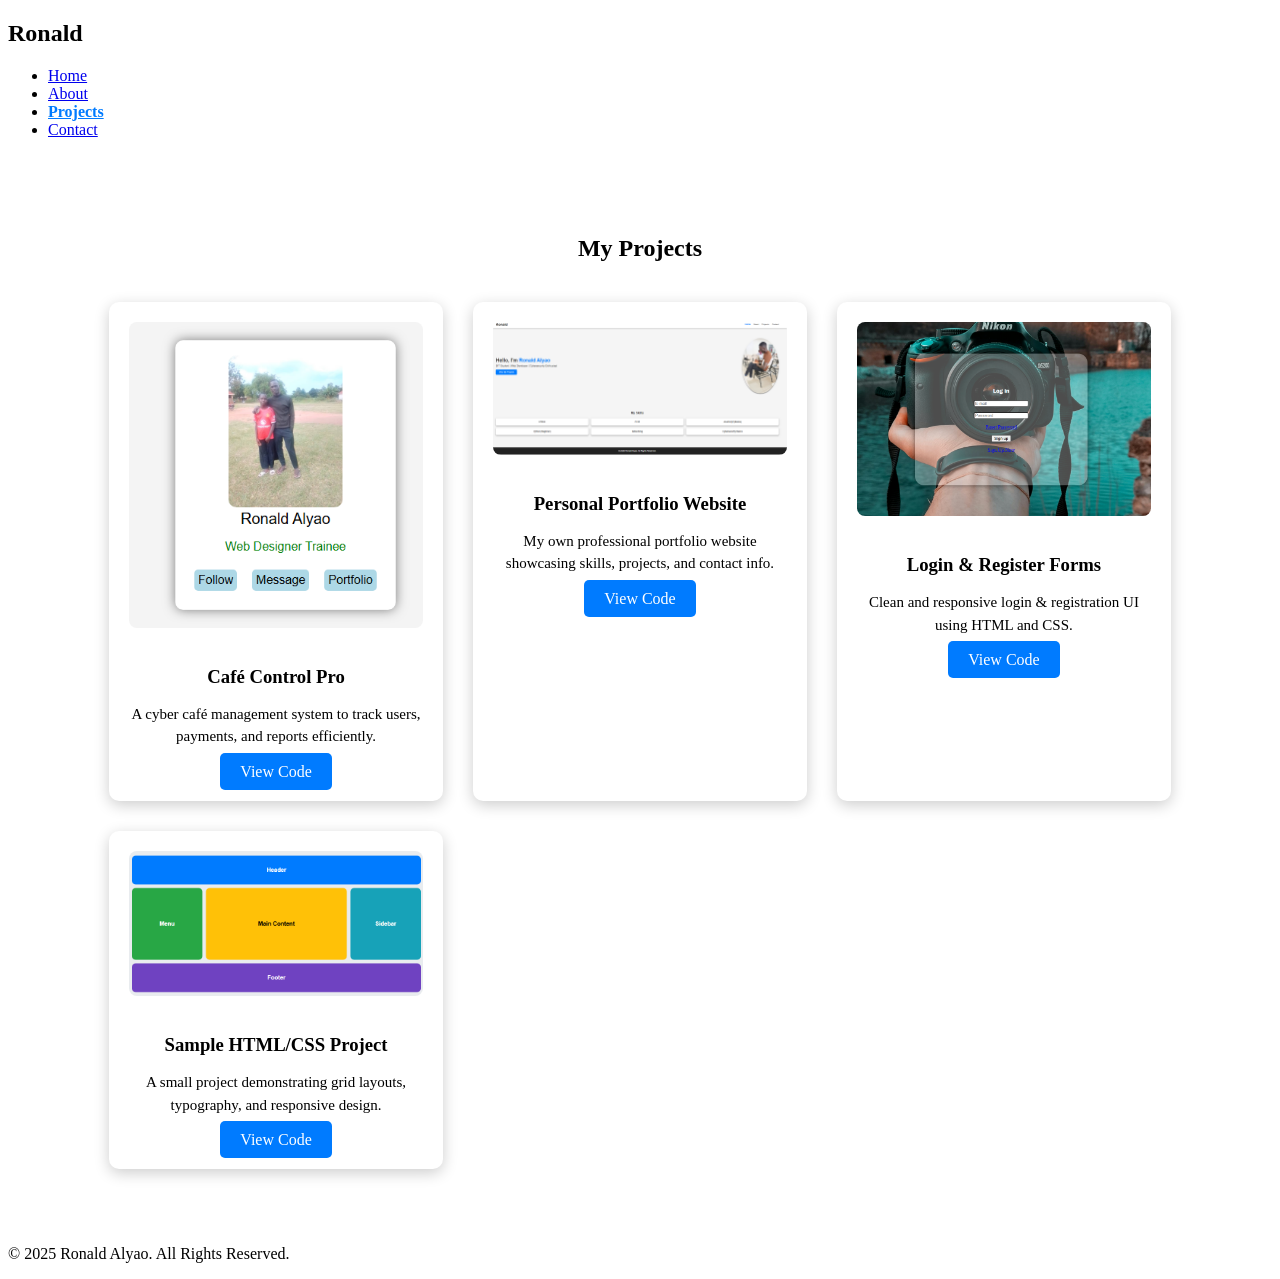
==== projects.html @ 78d756d5 "Add files via upload" ====
<!DOCTYPE html>
<html lang="en">
<head>
    <meta charset="UTF-8">
    <meta name="viewport" content="width=device-width, initial-scale=1.0">
    <title>Projects - Ronald Portfolio</title>
    <link rel="stylesheet" href="project.css">
</head>
<body>

    <!-- ===== NAVBAR ===== -->
    <header>
        <nav class="navbar">
            <h2 class="logo">Ronald</h2>
            <ul class="nav-links">
                <li><a href="index.html">Home</a></li>
                <li><a href="about.html">About</a></li>
                <li><a class="active" href="projects.html">Projects</a></li>
                <li><a href="contact.html">Contact</a></li>
            </ul>
        </nav>
    </header>

    <!-- ===== PROJECTS SECTION ===== -->
    <section class="projects">
        <h1>My Projects</h1>

        <div class="projects-grid">

            <div class="project-card">
                <img src="image/project1.png" alt="Café Control Pro Screenshot">
                <h3>Café Control Pro</h3>
                <p>A cyber café management system to track users, payments, and reports efficiently.</p>
                <a href="#" class="btn">View Code</a>
            </div>

            <div class="project-card">
                <img src="image/project2.png" alt="Portfolio Screenshot">
                <h3>Personal Portfolio Website</h3>
                <p>My own professional portfolio website showcasing skills, projects, and contact info.</p>
                <a href="#" class="btn">View Code</a>
            </div>

            <div class="project-card">
                <img src="image/project3.png" alt="Login Form Screenshot">
                <h3>Login & Register Forms</h3>
                <p>Clean and responsive login & registration UI using HTML and CSS.</p>
                <a href="#" class="btn">View Code</a>
            </div>

            <div class="project-card">
                <img src="image/project4.png" alt="Other Project Screenshot">
                <h3>Sample HTML/CSS Project</h3>
                <p>A small project demonstrating grid layouts, typography, and responsive design.</p>
                <a href="#" class="btn">View Code</a>
            </div>

        </div>
    </section>

    <!-- ===== FOOTER ===== -->
    <footer>
        <p>&copy 2025 Ronald Alyao. All Rights Reserved.</p>
    </footer>

</body>
</html>
---- project.css ----
.nav-links a.active {
    color: #007bff; 
    font-weight: bold;}
/* ===== PROJECTS PAGE ===== */
.projects {
    text-align: center;
    padding: 60px 8%;
}

.projects h1 {
    margin-bottom: 40px;
}

.projects-grid {
    display: grid;
    grid-template-columns: repeat(auto-fit, minmax(250px, 1fr));
    gap: 30px;
}

.project-card {
    background: white;
    border-radius: 10px;
    padding: 20px;
    box-shadow: 0 4px 15px rgba(0,0,0,0.2);
    transition: transform 0.3s;
}

.project-card img {
    width: 100%;
    border-radius: 8px;
    margin-bottom: 15px;
}

.project-card h3 {
    margin-bottom: 10px;
}

.project-card p {
    font-size: 15px;
    line-height: 1.5;
    margin-bottom: 15px;
}

.project-card .btn {
    text-decoration: none;
    padding: 10px 20px;
    background: #007bff;
    color: white;
    border-radius: 5px;
    font-weight: 500;
}

.project-card .btn:hover {
    background: #005fcc;
    transform: scale(1.05);
}

.project-card:hover {
    box-shadow: 0 6px 20px rgba(0,0,0,0.5);
    transform: translateY(-5px);
}
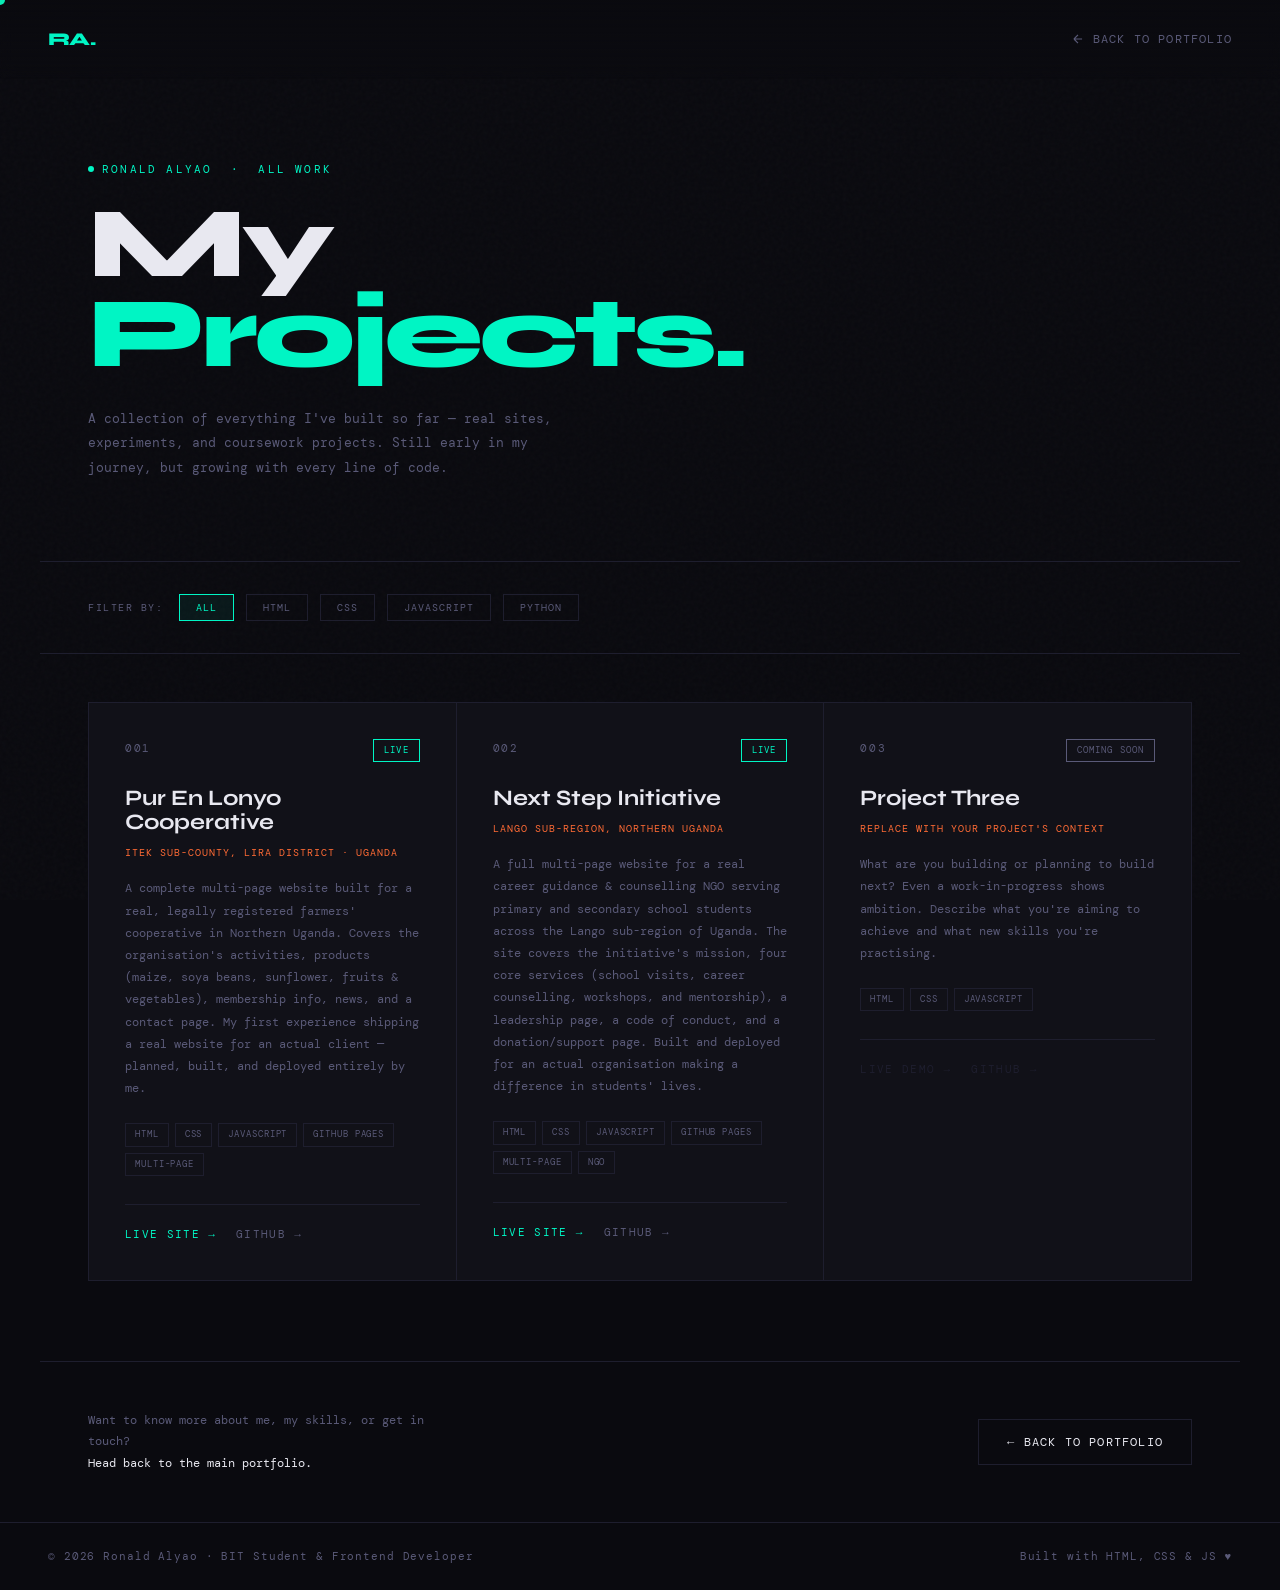
==== commit 01d60759: "Update projects.html" ====
--- a/projects.html
+++ b/projects.html
@@ -1,67 +1,444 @@
 <!DOCTYPE html>
 <html lang="en">
 <head>
-    <meta charset="UTF-8">
-    <meta name="viewport" content="width=device-width, initial-scale=1.0">
-    <title>Projects - Ronald Portfolio</title>
-    <link rel="stylesheet" href="project.css">
+  <meta charset="UTF-8" />
+  <meta name="viewport" content="width=device-width, initial-scale=1.0" />
+  <title>Projects — Ronald Alyao</title>
+  <link rel="preconnect" href="https://fonts.googleapis.com" />
+  <link rel="preconnect" href="https://fonts.gstatic.com" crossorigin />
+  <link href="https://fonts.googleapis.com/css2?family=Syne:wght@400;600;700;800&family=DM+Mono:ital,wght@0,300;0,400;1,300&display=swap" rel="stylesheet" />
+  <style>
+    *, *::before, *::after { box-sizing: border-box; margin: 0; padding: 0; }
+
+    :root {
+      --bg:       #0a0a0f;
+      --surface:  #111118;
+      --border:   #1e1e2e;
+      --accent:   #00f5c4;
+      --accent2:  #ff6b35;
+      --text:     #e8e8f0;
+      --muted:    #5a5a78;
+      --font-display: 'Syne', sans-serif;
+      --font-body:    'DM Mono', monospace;
+    }
+
+    html { scroll-behavior: smooth; }
+
+    body {
+      background: var(--bg);
+      color: var(--text);
+      font-family: var(--font-body);
+      font-size: 14px;
+      line-height: 1.7;
+      overflow-x: hidden;
+      cursor: none;
+    }
+
+    #cursor {
+      width: 10px; height: 10px;
+      background: var(--accent); border-radius: 50%;
+      position: fixed; top: 0; left: 0;
+      pointer-events: none; z-index: 9999;
+      transform: translate(-50%,-50%);
+      transition: width 0.2s, height 0.2s, background 0.2s;
+      mix-blend-mode: difference;
+    }
+    #cursor.hovered { width: 36px; height: 36px; background: var(--accent2); }
+
+    body::before {
+      content: '';
+      position: fixed; inset: 0; z-index: 0;
+      background-image: url("data:image/svg+xml,%3Csvg viewBox='0 0 256 256' xmlns='http://www.w3.org/2000/svg'%3E%3Cfilter id='noise'%3E%3CfeTurbulence type='fractalNoise' baseFrequency='0.9' numOctaves='4' stitchTiles='stitch'/%3E%3C/filter%3E%3Crect width='100%25' height='100%25' filter='url(%23noise)' opacity='1'/%3E%3C/svg%3E");
+      opacity: 0.025; pointer-events: none;
+    }
+
+    ::-webkit-scrollbar { width: 4px; }
+    ::-webkit-scrollbar-track { background: var(--bg); }
+    ::-webkit-scrollbar-thumb { background: var(--accent); border-radius: 2px; }
+
+    /* NAV */
+    nav {
+      position: fixed; top: 0; left: 0; right: 0; z-index: 100;
+      display: flex; align-items: center; justify-content: space-between;
+      padding: 24px 48px;
+      background: linear-gradient(to bottom, rgba(10,10,15,0.97), transparent);
+      backdrop-filter: blur(8px);
+    }
+    .nav-logo {
+      font-family: var(--font-display); font-weight: 800; font-size: 18px;
+      letter-spacing: -0.03em; color: var(--accent); text-decoration: none;
+    }
+    .nav-back {
+      display: flex; align-items: center; gap: 8px;
+      color: var(--muted); text-decoration: none;
+      font-size: 12px; letter-spacing: 0.1em; text-transform: uppercase;
+      transition: color 0.2s;
+    }
+    .nav-back:hover { color: var(--accent); }
+    .nav-back svg { transition: transform 0.2s; }
+    .nav-back:hover svg { transform: translateX(-4px); }
+
+    /* PAGE HEADER */
+    .page-header {
+      position: relative; z-index: 1;
+      padding: 160px 48px 80px;
+      max-width: 1200px; margin: 0 auto;
+      border-bottom: 1px solid var(--border);
+    }
+    .page-header-label {
+      font-size: 11px; letter-spacing: 0.2em; text-transform: uppercase;
+      color: var(--accent); margin-bottom: 20px;
+      display: flex; align-items: center; gap: 8px;
+      opacity: 0; animation: fadeUp 0.7s 0.1s forwards;
+    }
+    .pulse {
+      width: 6px; height: 6px; border-radius: 50%;
+      background: var(--accent); display: inline-block;
+      animation: pulseAnim 1.5s infinite;
+    }
+    @keyframes pulseAnim {
+      0%,100% { opacity:1; transform:scale(1); }
+      50%      { opacity:0.3; transform:scale(1.5); }
+    }
+    .page-header h1 {
+      font-family: var(--font-display);
+      font-size: clamp(48px, 8vw, 100px);
+      font-weight: 800; line-height: 0.9; letter-spacing: -0.04em;
+      opacity: 0; animation: fadeUp 0.7s 0.25s forwards;
+    }
+    .page-header h1 span { color: var(--accent); }
+    .page-header-sub {
+      margin-top: 28px; max-width: 500px;
+      font-size: 13px; color: var(--muted); line-height: 1.9;
+      opacity: 0; animation: fadeUp 0.7s 0.4s forwards;
+    }
+
+    /* FILTER BAR */
+    .filter-bar {
+      position: relative; z-index: 1;
+      max-width: 1200px; margin: 0 auto;
+      padding: 32px 48px;
+      display: flex; align-items: center; gap: 12px; flex-wrap: wrap;
+      border-bottom: 1px solid var(--border);
+      opacity: 0; animation: fadeUp 0.7s 0.5s forwards;
+    }
+    .filter-label { font-size: 10px; letter-spacing: 0.15em; text-transform: uppercase; color: var(--muted); margin-right: 4px; }
+    .filter-btn {
+      font-family: var(--font-body);
+      font-size: 10px; letter-spacing: 0.1em; text-transform: uppercase;
+      padding: 6px 16px; border: 1px solid var(--border);
+      background: transparent; color: var(--muted);
+      cursor: none; transition: all 0.2s;
+    }
+    .filter-btn:hover, .filter-btn.active { border-color: var(--accent); color: var(--accent); }
+    .filter-btn.active { background: rgba(0,245,196,0.06); }
+
+    /* PROJECTS GRID */
+    .projects-wrap {
+      position: relative; z-index: 1;
+      max-width: 1200px; margin: 0 auto;
+      padding: 0 48px 80px;
+    }
+
+    .projects-grid {
+      display: grid;
+      grid-template-columns: repeat(3, 1fr);
+      gap: 1px; background: var(--border);
+      border: 1px solid var(--border);
+      margin-top: 48px;
+    }
+
+    .project-card {
+      background: var(--surface);
+      padding: 36px; position: relative; overflow: hidden;
+      transition: background 0.3s;
+      opacity: 0; transform: translateY(30px);
+      animation: fadeUp 0.6s forwards;
+    }
+    .project-card:nth-child(1) { animation-delay: 0.55s; }
+    .project-card:nth-child(2) { animation-delay: 0.65s; }
+    .project-card:nth-child(3) { animation-delay: 0.75s; }
+
+    .project-card::after {
+      content: ''; position: absolute; bottom: 0; left: 0;
+      height: 2px; width: 0; background: var(--accent);
+      transition: width 0.4s;
+    }
+    .project-card:hover { background: #13131f; }
+    .project-card:hover::after { width: 100%; }
+
+    /* hidden state for filter */
+    .project-card.hidden {
+      display: none;
+    }
+
+    .card-top {
+      display: flex; justify-content: space-between; align-items: flex-start;
+      margin-bottom: 24px;
+    }
+    .project-number { font-size: 11px; color: var(--muted); letter-spacing: 0.15em; }
+    .project-status {
+      font-size: 9px; letter-spacing: 0.12em; text-transform: uppercase;
+      padding: 3px 10px; border: 1px solid;
+    }
+    .project-status.live    { border-color: var(--accent);  color: var(--accent); }
+    .project-status.wip     { border-color: var(--accent2); color: var(--accent2); }
+    .project-status.coming  { border-color: var(--muted);   color: var(--muted); }
+
+    .project-title {
+      font-family: var(--font-display); font-size: 22px;
+      font-weight: 700; line-height: 1.1; margin-bottom: 10px;
+    }
+    .project-org {
+      font-size: 10px; letter-spacing: 0.1em; text-transform: uppercase;
+      color: var(--accent2); margin-bottom: 16px;
+    }
+    .project-desc {
+      color: var(--muted); font-size: 12px; line-height: 1.85;
+      margin-bottom: 24px;
+    }
+
+    .project-tags { display: flex; flex-wrap: wrap; gap: 6px; margin-bottom: 28px; }
+    .tag {
+      font-size: 9px; letter-spacing: 0.1em; text-transform: uppercase;
+      padding: 3px 9px; border: 1px solid var(--border); color: var(--muted);
+    }
+
+    .project-links { display: flex; gap: 20px; padding-top: 20px; border-top: 1px solid var(--border); }
+    .project-link {
+      font-size: 11px; letter-spacing: 0.12em; text-transform: uppercase;
+      color: var(--accent); text-decoration: none;
+      display: inline-flex; align-items: center; gap: 6px; transition: gap 0.2s;
+    }
+    .project-link:hover { gap: 10px; }
+    .project-link.secondary { color: var(--muted); }
+    .project-link.secondary:hover { color: var(--accent2); gap: 10px; }
+    .project-link.disabled { color: var(--border); pointer-events: none; }
+
+    /* EMPTY STATE */
+    .empty-state {
+      display: none; text-align: center;
+      padding: 80px 24px; color: var(--muted);
+      font-size: 13px; letter-spacing: 0.05em;
+    }
+    .empty-state.visible { display: block; }
+
+    /* BACK TO PORTFOLIO BANNER */
+    .back-banner {
+      position: relative; z-index: 1;
+      border-top: 1px solid var(--border);
+      padding: 48px;
+      max-width: 1200px; margin: 0 auto;
+      display: flex; align-items: center; justify-content: space-between;
+    }
+    .back-banner p { color: var(--muted); font-size: 12px; max-width: 360px; line-height: 1.8; }
+    .back-banner p strong { color: var(--text); font-weight: 400; }
+
+    .btn {
+      display: inline-flex; align-items: center; gap: 8px;
+      padding: 12px 28px; font-family: var(--font-body);
+      font-size: 12px; letter-spacing: 0.1em; text-transform: uppercase;
+      text-decoration: none; border: none; cursor: none; transition: all 0.25s;
+    }
+    .btn-outline { background: transparent; color: var(--text); border: 1px solid var(--border); }
+    .btn-outline:hover { border-color: var(--accent); color: var(--accent); transform: translateY(-2px); }
+
+    /* FOOTER */
+    footer {
+      position: relative; z-index: 1;
+      border-top: 1px solid var(--border);
+      padding: 24px 48px;
+      display: flex; justify-content: space-between; align-items: center;
+      color: var(--muted); font-size: 11px; letter-spacing: 0.08em;
+    }
+
+    @keyframes fadeUp {
+      from { opacity:0; transform:translateY(30px); }
+      to   { opacity:1; transform:translateY(0); }
+    }
+
+    @media (max-width: 900px) {
+      nav, .page-header, .filter-bar, .projects-wrap, .back-banner, footer { padding-left: 24px; padding-right: 24px; }
+      .projects-grid { grid-template-columns: 1fr; }
+      .back-banner { flex-direction: column; gap: 24px; align-items: flex-start; }
+      .nav-links { display: none; }
+    }
+    @media (max-width: 600px) {
+      .page-header { padding-top: 120px; }
+    }
+  </style>
 </head>
 <body>
 
-    <!-- ===== NAVBAR ===== -->
-    <header>
-        <nav class="navbar">
-            <h2 class="logo">Ronald</h2>
-            <ul class="nav-links">
-                <li><a href="index.html">Home</a></li>
-                <li><a href="about.html">About</a></li>
-                <li><a class="active" href="projects.html">Projects</a></li>
-                <li><a href="contact.html">Contact</a></li>
-            </ul>
-        </nav>
-    </header>
-
-    <!-- ===== PROJECTS SECTION ===== -->
-    <section class="projects">
-        <h1>My Projects</h1>
-
-        <div class="projects-grid">
-
-            <div class="project-card">
-                <img src="image/project1.png" alt="Café Control Pro Screenshot">
-                <h3>Café Control Pro</h3>
-                <p>A cyber café management system to track users, payments, and reports efficiently.</p>
-                <a href="#" class="btn">View Code</a>
-            </div>
-
-            <div class="project-card">
-                <img src="image/project2.png" alt="Portfolio Screenshot">
-                <h3>Personal Portfolio Website</h3>
-                <p>My own professional portfolio website showcasing skills, projects, and contact info.</p>
-                <a href="#" class="btn">View Code</a>
-            </div>
-
-            <div class="project-card">
-                <img src="image/project3.png" alt="Login Form Screenshot">
-                <h3>Login & Register Forms</h3>
-                <p>Clean and responsive login & registration UI using HTML and CSS.</p>
-                <a href="#" class="btn">View Code</a>
-            </div>
-
-            <div class="project-card">
-                <img src="image/project4.png" alt="Other Project Screenshot">
-                <h3>Sample HTML/CSS Project</h3>
-                <p>A small project demonstrating grid layouts, typography, and responsive design.</p>
-                <a href="#" class="btn">View Code</a>
-            </div>
-
-        </div>
-    </section>
-
-    <!-- ===== FOOTER ===== -->
-    <footer>
-        <p>&copy 2025 Ronald Alyao. All Rights Reserved.</p>
-    </footer>
+<div id="cursor"></div>
+
+<!-- NAV -->
+<nav>
+  <a href="portfolio.html" class="nav-logo">RA.</a>
+  <a href="index.html" class="nav-back">
+    <svg width="14" height="14" viewBox="0 0 24 24" fill="none" stroke="currentColor" stroke-width="2">
+      <path d="M19 12H5M5 12l7 7M5 12l7-7"/>
+    </svg>
+    Back to portfolio
+  </a>
+</nav>
+
+<!-- PAGE HEADER -->
+<div class="page-header">
+  <p class="page-header-label"><span class="pulse"></span> Ronald Alyao &nbsp;·&nbsp; All work</p>
+  <h1>My<br/><span>Projects.</span></h1>
+  <p class="page-header-sub">
+    A collection of everything I've built so far — real sites, experiments, and coursework projects.
+    Still early in my journey, but growing with every line of code.
+  </p>
+</div>
+
+<!-- FILTER BAR -->
+<div class="filter-bar">
+  <span class="filter-label">Filter by:</span>
+  <button class="filter-btn active" data-filter="all">All</button>
+  <button class="filter-btn" data-filter="html">HTML</button>
+  <button class="filter-btn" data-filter="css">CSS</button>
+  <button class="filter-btn" data-filter="javascript">JavaScript</button>
+  <button class="filter-btn" data-filter="python">Python</button>
+</div>
+
+<!-- PROJECTS -->
+<div class="projects-wrap">
+  <div class="projects-grid" id="projectsGrid">
+
+    <!-- PROJECT 1 — REAL -->
+    <div class="project-card" data-tags="html,css,javascript">
+      <div class="card-top">
+        <span class="project-number">001</span>
+        <span class="project-status live">Live</span>
+      </div>
+      <h3 class="project-title">Pur En Lonyo Cooperative</h3>
+      <p class="project-org">Itek Sub-County, Lira District · Uganda</p>
+      <p class="project-desc">
+        A complete multi-page website built for a real, legally registered farmers' cooperative in Northern Uganda.
+        Covers the organisation's activities, products (maize, soya beans, sunflower, fruits &amp; vegetables),
+        membership info, news, and a contact page. My first experience shipping a real website for an actual client —
+        planned, built, and deployed entirely by me.
+      </p>
+      <div class="project-tags">
+        <span class="tag">HTML</span>
+        <span class="tag">CSS</span>
+        <span class="tag">JavaScript</span>
+        <span class="tag">GitHub Pages</span>
+        <span class="tag">Multi-page</span>
+      </div>
+      <div class="project-links">
+        <a href="https://ronnie-speks.github.io/COORPERATIVE/" target="_blank" class="project-link">Live site &#8594;</a>
+        <a href="https://github.com/ronnie-speks/COORPERATIVE" target="_blank" class="project-link secondary">GitHub &#8594;</a>
+      </div>
+    </div>
+
+    <!-- PROJECT 2 — Next Step Initiative (REAL) -->
+    <div class="project-card" data-tags="html,css,javascript">
+      <div class="card-top">
+        <span class="project-number">002</span>
+        <span class="project-status live">Live</span>
+      </div>
+      <h3 class="project-title">Next Step Initiative</h3>
+      <p class="project-org">Lango Sub-Region, Northern Uganda</p>
+      <p class="project-desc">
+        A full multi-page website for a real career guidance &amp; counselling NGO serving primary and secondary school students across the Lango sub-region of Uganda. The site covers the initiative's mission, four core services (school visits, career counselling, workshops, and mentorship), a leadership page, a code of conduct, and a donation/support page. Built and deployed for an actual organisation making a difference in students' lives.
+      </p>
+      <div class="project-tags">
+        <span class="tag">HTML</span>
+        <span class="tag">CSS</span>
+        <span class="tag">JavaScript</span>
+        <span class="tag">GitHub Pages</span>
+        <span class="tag">Multi-page</span>
+        <span class="tag">NGO</span>
+      </div>
+      <div class="project-links">
+        <a href="https://ronnie-speks.github.io/NEXT-STEP/" target="_blank" class="project-link">Live site &#8594;</a>
+        <a href="https://github.com/ronnie-speks/NEXT-STEP" target="_blank" class="project-link secondary">GitHub &#8594;</a>
+      </div>
+    </div>
+
+    <!-- PROJECT 3 — placeholder -->
+    <div class="project-card" data-tags="html,css,javascript">
+      <div class="card-top">
+        <span class="project-number">003</span>
+        <span class="project-status coming">Coming soon</span>
+      </div>
+      <h3 class="project-title">Project Three</h3>
+      <p class="project-org">Replace with your project's context</p>
+      <p class="project-desc">
+        What are you building or planning to build next? Even a work-in-progress shows ambition. Describe what you're aiming to achieve and what new skills you're practising.
+      </p>
+      <div class="project-tags">
+        <span class="tag">HTML</span>
+        <span class="tag">CSS</span>
+        <span class="tag">JavaScript</span>
+      </div>
+      <div class="project-links">
+        <a href="#" class="project-link disabled">Live demo &#8594;</a>
+        <a href="#" class="project-link secondary disabled">GitHub &#8594;</a>
+      </div>
+    </div>
+
+  </div>
+
+  <div class="empty-state" id="emptyState">
+    No projects match this filter yet — more coming soon.
+  </div>
+</div>
+
+<!-- BACK BANNER -->
+<div class="back-banner">
+  <p>Want to know more about me, my skills, or get in touch?<br/>
+  <strong>Head back to the main portfolio.</strong></p>
+  <a href="index.html" class="btn btn-outline">&#8592; Back to portfolio</a>
+</div>
+
+<footer>
+  <span>© 2026 Ronald Alyao · BIT Student &amp; Frontend Developer</span>
+  <span>Built with HTML, CSS &amp; JS ♥</span>
+</footer>
+
+<script>
+  /* Cursor */
+  const cursor = document.getElementById('cursor');
+  document.addEventListener('mousemove', e => {
+    cursor.style.left = e.clientX + 'px';
+    cursor.style.top  = e.clientY + 'px';
+  });
+  document.querySelectorAll('a, button, .project-card').forEach(el => {
+    el.addEventListener('mouseenter', () => cursor.classList.add('hovered'));
+    el.addEventListener('mouseleave', () => cursor.classList.remove('hovered'));
+  });
+
+  /* Filter */
+  const filterBtns = document.querySelectorAll('.filter-btn');
+  const cards      = document.querySelectorAll('.project-card');
+  const empty      = document.getElementById('emptyState');
+
+  filterBtns.forEach(btn => {
+    btn.addEventListener('click', () => {
+      filterBtns.forEach(b => b.classList.remove('active'));
+      btn.classList.add('active');
+
+      const filter = btn.dataset.filter;
+      let visible = 0;
+
+      cards.forEach(card => {
+        const tags = card.dataset.tags.split(',');
+        if (filter === 'all' || tags.includes(filter)) {
+          card.classList.remove('hidden');
+          visible++;
+        } else {
+          card.classList.add('hidden');
+        }
+      });
+
+      empty.classList.toggle('visible', visible === 0);
+    });
+  });
+</script>
 
 </body>
-</html>+</html>
